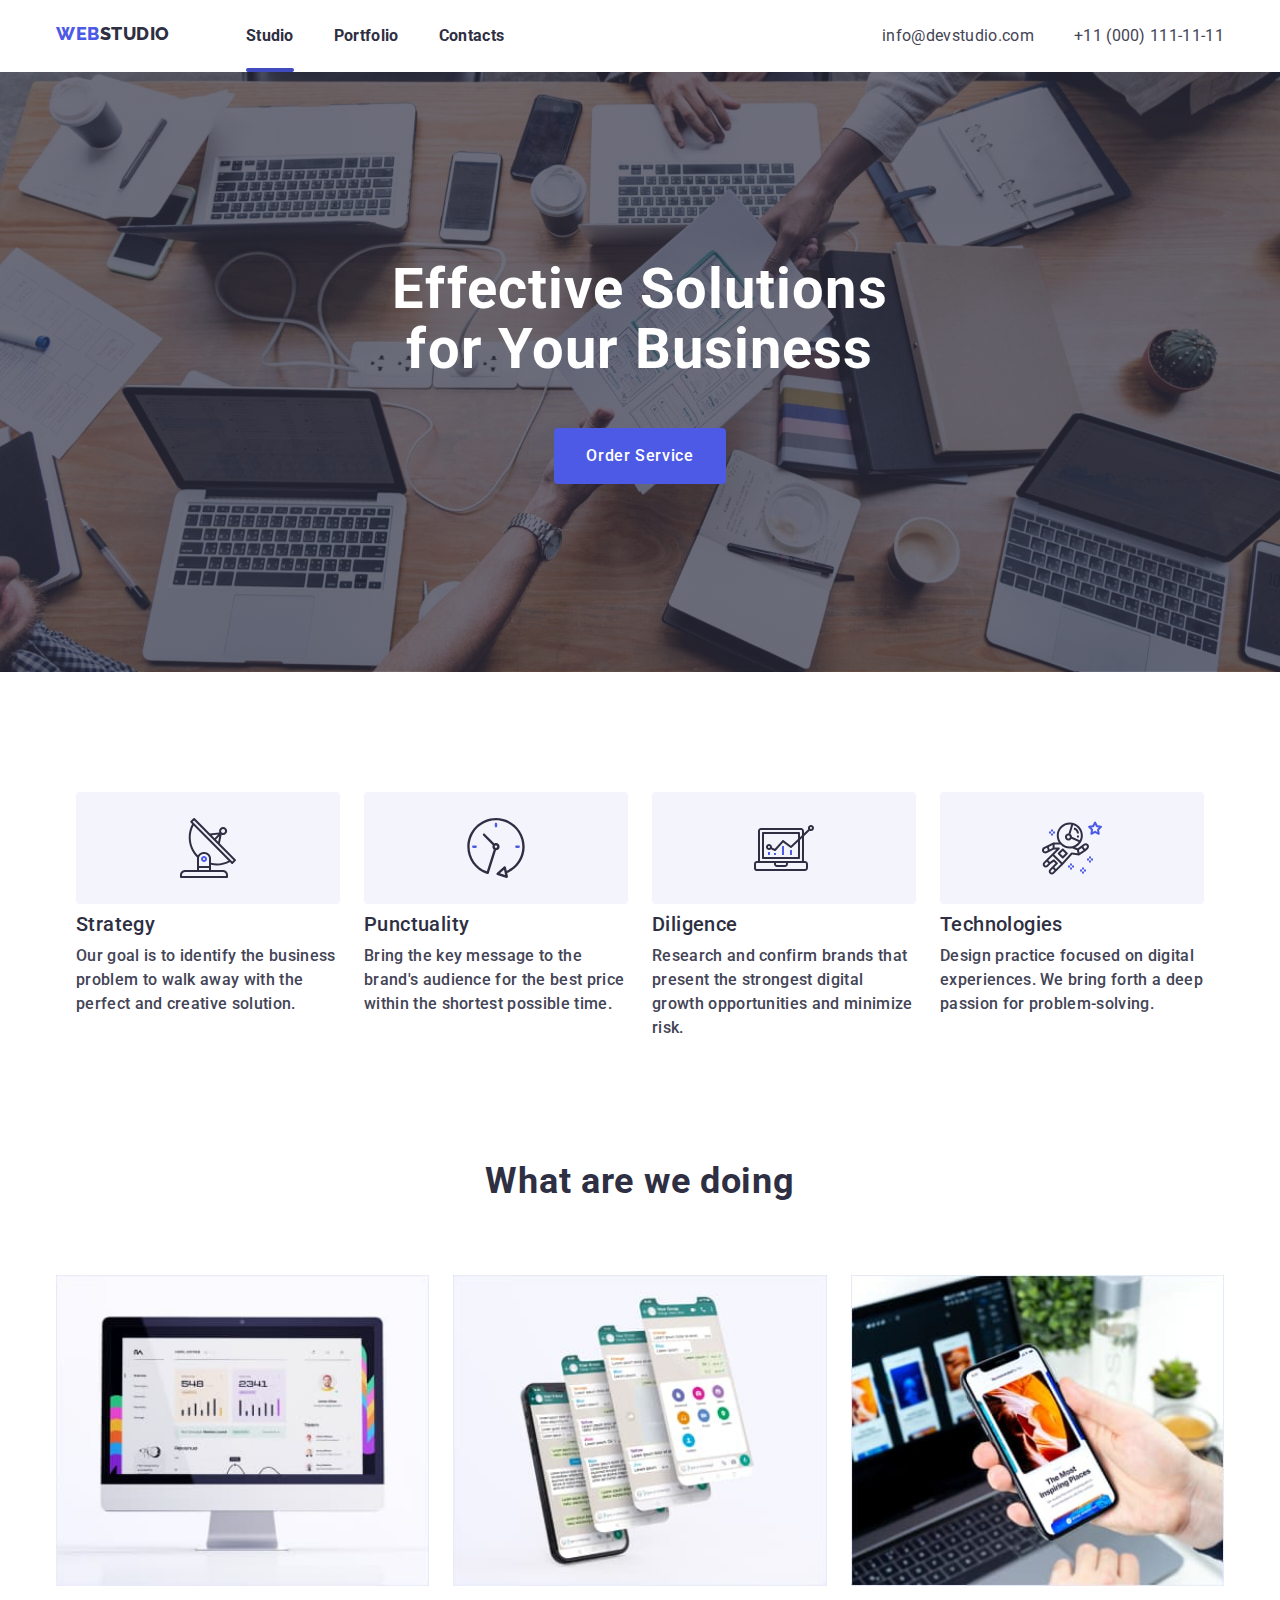
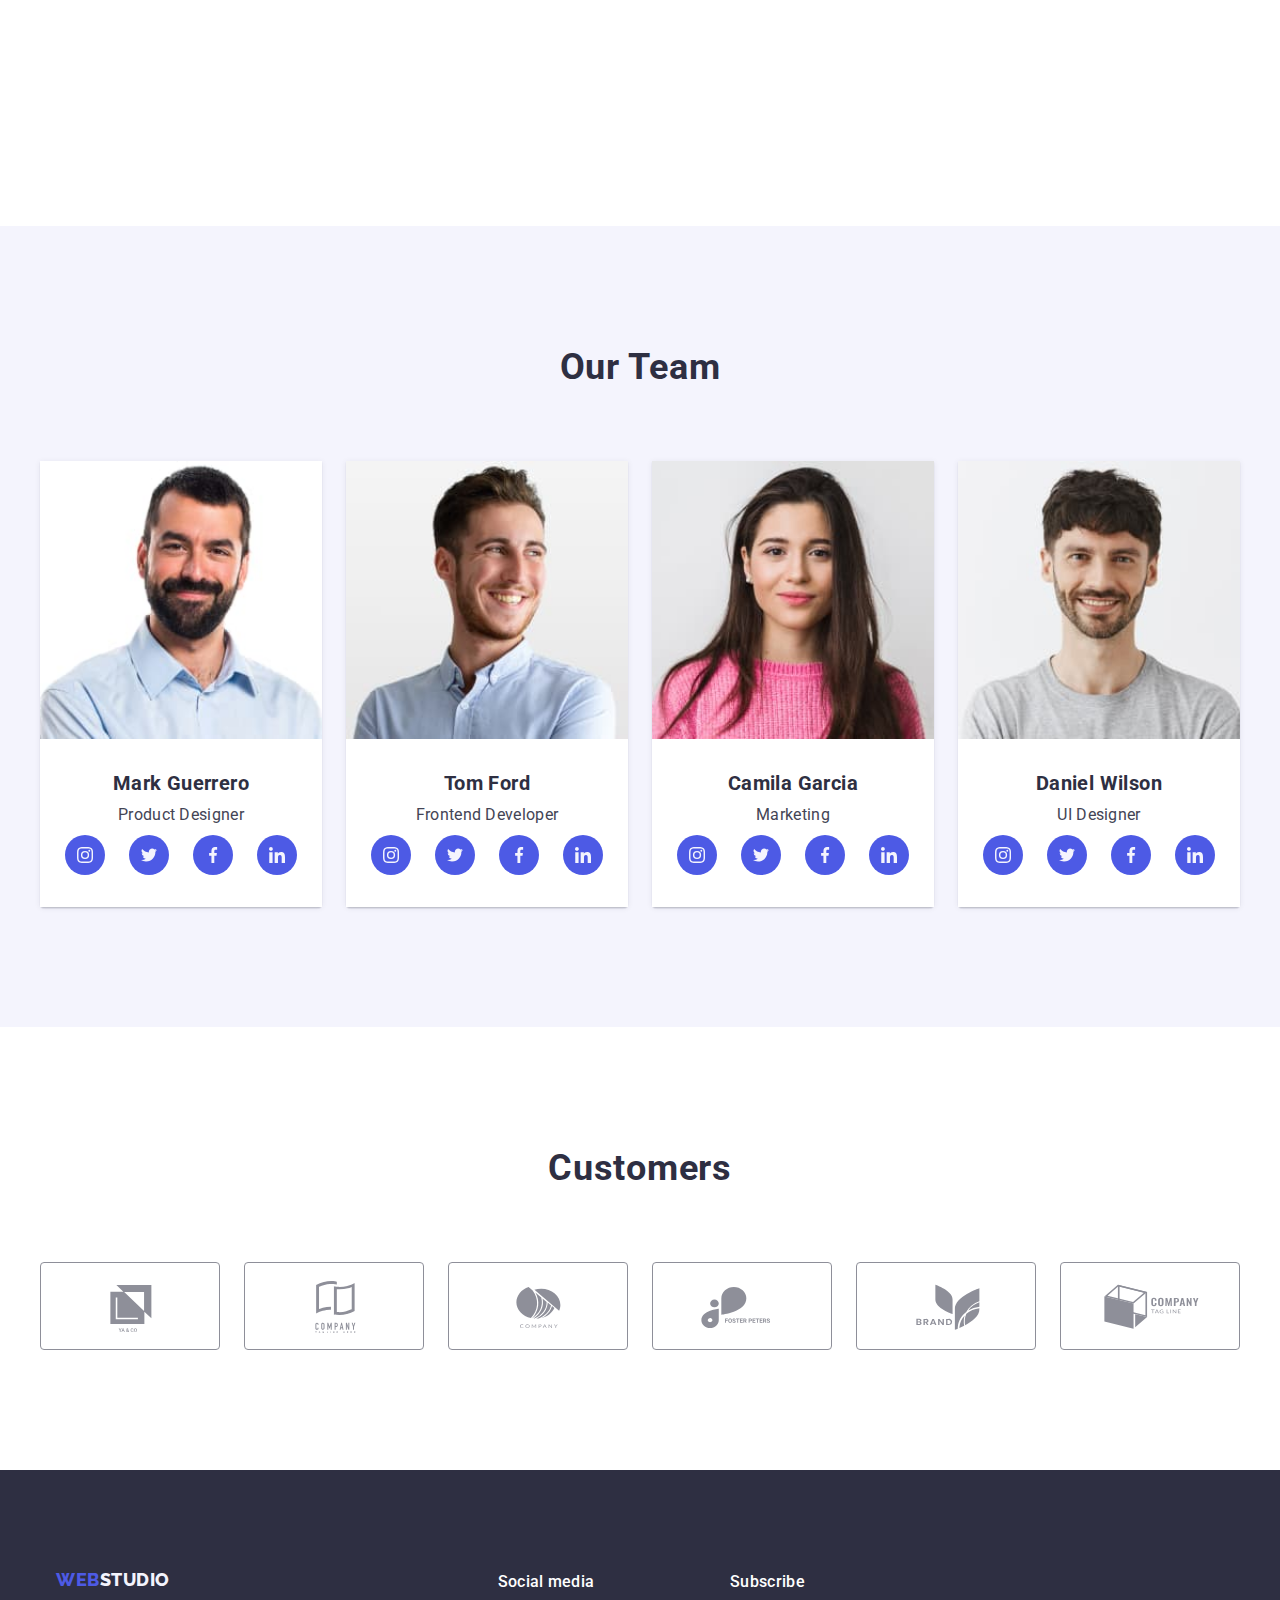
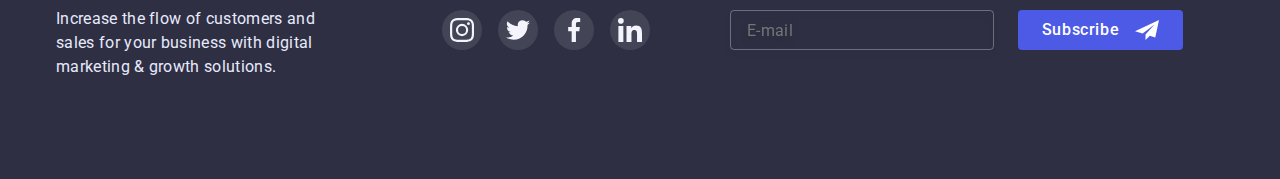
==== index.html @ ed884d65 "created responsiv" ====
<!DOCTYPE html>
<html lang="en">
<head>
  <meta charset="UTF-8">
  <meta http-equiv="X-UA-Compatible" content="IE=edge">
  <meta name="viewport" content="width=device-width, initial-scale=1.0">
  <title>Effective Solutions for Your Business</title>
  <link rel="preconnect" href="https://fonts.googleapis.com"><link rel="preconnect" href="https://fonts.gstatic.com" crossorigin><link href="https://fonts.googleapis.com/css2?family=Raleway:wght@800&family=Roboto:wght@400;500;700&display=swap" rel="stylesheet">
  <link rel="stylesheet" href="https://cdn.jsdelivr.net/npm/modern-normalize@1.1.0/modern-normalize.min.css">
  <link rel="stylesheet" href="./styles.css/styles.css">
	<link rel="stylesheet" href="./styles.css/mobile.css">
	<link rel="stylesheet" href="./styles.css/tablet.css">
	<link rel="stylesheet" href="./styles.css/desktop.css">
</head>
<body class="body">
  <header class="header-pages">
    <div class="container header-container">
      <nav class="page-nav">
        <a class="logo" href="">web<span class="logo-visual">studio</span></a>
          <ul class="menu list">
            <li class="menu-item">
              <a class="menu-link link-studio" href="./index.html">Studio</a>
            </li>
            <li class="menu-item">
              <a class="menu-link link" href="./portfolio.html">Portfolio</a>
            </li>
            <li class="menu-item">
              <a class="menu-link link" href="">Contacts</a>
            </li>
          </ul>
      </nav>
      <ul class="header-contact list">
        <li class="header-link-contact">
    <a class="header-mail link" href="mailto:info@devstudio.com">info@devstudio.com</a>
        </li>
        <li class="header-link-contact">
    <a class="header-phone link" href="tel:+110001111111">+11 (000) 111-11-11</a>
        </li>
      </ul>
      <button type="button" class="menu-open" data-menu-open>
        <svg class="menu-open-icon" width="32" height="22">
          <use href="./img/icons.svg#icon-burger"></use>
        </svg>
      </button>
    </div>
    <div class="mob-menu is-hidden" data-menu>
      <button type="button" class="menu-close" data-menu-close>
        <svg class="menu-close-icon" width="8" height="8">
          <use href="./img/icons.svg#icon-closed"></use>
        </svg>
      </button>
      <nav>
      <ul class="mob-menu-list">
        <li class="mob-menu-item">
          <a class="mob-menu-link" href="./index.html">Studio</a>
        </li>
        <li class="mob-menu-item">
          <a class="mob-menu-link" href="./portfolio.html">Portfolio</a>
        </li>
        <li class="mob-menu-item">
          <a class="mob-menu-link" href="">Contacts</a>
        </li>
      </ul>
    </nav>
      <ul class="mob-contact-list">
        <li class="mob-item-phone">
          <a class="mob-link-phone" href="tel:+110001111111">+11 (000) 111-11-11</a>
        </li>
        <li class="mob-item-mail">
          <a class="mob-link-mail" href="mailto:info@devstudio.com">info@devstudio.com</a>
        </li>
      </ul>
      <ul class="menu-soc-list">
        <li class="menu-soc-item">
          <a href="" class="menu-soc-link">
            <svg class="menu-soc-ikon" Width="24" Height="24">
              <use href="./img/icons.svg#icon-instagram"></use>
            </svg>
          </a>
        </li>
        <li class="menu-soc-item">
          <a href="" class="menu-soc-link">
            <svg class="menu-soc-ikon" Width="24" Height="24">
              <use href="./img/icons.svg#icon-twitter"></use>
            </svg>
          </a>
        </li>
        <li class="menu-soc-item">
          <a href="" class="menu-soc-link">
            <svg class="menu-soc-ikon" Width="24" Height="24">
              <use href="./img/icons.svg#icon-facebook"></use>
            </svg>
          </a>
        </li>
        <li class="menu-soc-item">
          <a href="" class="menu-soc-link">
            <svg class="menu-soc-ikon" Width="24" Height="24">
              <use href="./img/icons.svg#icon-linkedin"></use>
            </svg>
          </a>
        </li>
      </ul>
  </div>
  </header>
<main>
  <section class="hero">
    <div class="container">
      <h1 class="title">Effective Solutions for Your Business</h1>
      <button type="button" class="primery-buttom" data-modal-open>Order Service</button>
    </div>
  </section>
  <section class="directions-section">
    <div class="container">
      <h2 class="secondary-title o-hide">Our directions</h2>
      <ul class="directions-list-ikon">
        <li class="directions-item-ikon">
          <a href="" class="directions-link-ikon">
            <svg class="directions-ikon" Width="60" Height="64">
              <use href="./img/icons.svg#icon-antenna"></use>
            </svg>
          </a>
        </li>
        <li class="directions-item-ikon">
          <a href="" class="directions-link-ikon">
            <svg class="directions-ikon" Width="60" Height="64">
              <use href="./img/icons.svg#icon-clock"></use>
            </svg>
          </a>
        </li>
        <li class="directions-item-ikon">
          <a href="" class="directions-link-ikon">
            <svg class="directions-ikon" Width="60" Height="64">
              <use href="./img/icons.svg#icon-diagram"></use>
            </svg>
          </a>
        </li>
        <li class="directions-item-ikon">
          <a href="" class="directions-link-ikon">
            <svg class="directions-ikon" Width="60" Height="64">
              <use href="./img/icons.svg#icon-astronaut"></use>
            </svg>
          </a>
        </li>
      </ul>
      <ul class="directions-list">
        <li class="directions-item">
          <h3 class="work-list-title">Strategy</h3>
          <p class="work-list-text">Our goal is to identify the business
            problem to walk away with the perfect and creative solution. </p>
        </li>
        <li class="directions-item">
          <h3 class="work-list-title">Punctuality</h3>
          <p class="work-list-text">Bring the key message to the brand's audience for the best price within the shortest possible time.</p>
        </li>
        <li class="directions-item">
          <h3 class="work-list-title">Diligence</h3>
          <p class="work-list-text">Research and confirm brands that present the strongest digital growth opportunities and minimize risk.</p>
        </li>
        <li class="directions-item">
          <h3 class="work-list-title">Technologies</h3>
          <p class="work-list-text">Design practice focused on digital experiences. We bring forth a deep passion for problem-solving.</p>
        </li>
      </ul>
    </div>
  </section>
  <section class="working-section">
    <div class="container">
      <h2 class="secondary-title">What are we doing</h2>
      <ul class="working-list">
        <li class="working-item">
          <img src="./img/work/pc.jpg" alt="pc" width="350">
        </li>
        <li class="working-item">
          <img src="./img/work/phone.jpg" alt="phone" width="350">
        </li>
        <li class="working-item">
          <img src="./img/work/notebook.jpg" alt="notebook" width="350">
        </li>
      </ul>
    </div>
  </section>
  <section class="team-section">
    <div class="container">
      <h2 class="secondary-title team-title">Our Team</h2>
      <ul class="team-list">
        <li class="people-item">
          <img src="./img/team/markguerrero.jpg" alt="a respectable man with a beard" width="258">
          <div class="people-discription">
            <h3 class="people-title">Mark Guerrero</h3>
            <p class="people-text">Product Designer</p>
            <ul class="people-soc-list">
              <li class="people-soc-item">
                <a href="" class="people-soc-link">
                  <svg class="people-soc-ikon" Width="16" Height="16">
                    <use href="./img/icons.svg#icon-instagram"></use>
                  </svg>
                </a>
              </li>
              <li class="people-soc-item">
                <a href="" class="people-soc-link">
                  <svg class="people-soc-ikon" Width="16" Height="16">
                    <use href="./img/icons.svg#icon-twitter"></use>
                  </svg>
                </a>
              </li>
              <li class="people-soc-item">
                <a href="" class="people-soc-link">
                  <svg class="people-soc-ikon" Width="16" Height="16">
                    <use href="./img/icons.svg#icon-facebook"></use>
										</svg>
                </a>
              </li>
              <li class="people-soc-item">
                <a href="" class="people-soc-link">
                  <svg class="people-soc-ikon" Width="16" Height="16">
                    <use href="./img/icons.svg#icon-linkedin"></use>
									</svg>
                </a>
              </li>
            </ul>
          </div>
        </li>
        <li class="people-item">
          <img src="./img/team/tomford.jpg" alt="charismatic smiling dark-haired man" width="258">
          <div class="people-discription">
            <h3 class="people-title">Tom Ford</h3>
            <p class="people-text">Frontend Developer</p>
            <ul class="people-soc-list">
              <li class="people-soc-item">
                <a href="" class="people-soc-link">
                  <svg class="people-soc-ikon" Width="16" Height="16">
                  <use href="./img/icons.svg#icon-instagram"></use>
                </svg>
              </a>
              </li>
              <li class="people-soc-item">
                <a href="" class="people-soc-link">
                  <svg class="people-soc-ikon" Width="16" Height="16">
                    <use href="./img/icons.svg#icon-twitter"></use>
									</svg>
                </a>
              </li>
              <li class="people-soc-item">
                <a href="" class="people-soc-link">
                  <svg class="people-soc-ikon" Width="16" Height="16">
                    <use href="./img/icons.svg#icon-facebook"></use>
									</svg>
                </a>
              </li>
              <li class="people-soc-item">
                <a href="" class="people-soc-link">
                  <svg class="people-soc-ikon" Width="16" Height="16">
                    <use href="./img/icons.svg#icon-linkedin"></use>
									</svg>
                </a>
              </li>
            </ul>
          </div>
        </li>
        <li class="people-item">
          <img src="./img/team/camilagarcia.jpg" alt="young brunette in a pink dress" width="258">
          <div class="people-discription">
            <h3 class="people-title">Camila Garcia</h3>
            <p class="people-text">Marketing</p>
            <ul class="people-soc-list">
              <li class="people-soc-item">
                <a href="" class="people-soc-link">
                  <svg class="people-soc-ikon" Width="16" Height="16">
                    <use href="./img/icons.svg#icon-instagram"></use>
                  </svg>
                </a>
              </li>
              <li class="people-soc-item">
                <a href="" class="people-soc-link">
                  <svg class="people-soc-ikon" Width="16" Height="16">
                    <use href="./img/icons.svg#icon-twitter"></use>
									</svg>
                </a>
              </li>
              <li class="people-soc-item">
                <a href="" class="people-soc-link">
                  <svg class="people-soc-ikon" Width="16" Height="16">
                    <use href="./img/icons.svg#icon-facebook"></use>
									</svg>
                </a>
              </li>
              <li class="people-soc-item">
                <a href="" class="people-soc-link">
                  <svg class="people-soc-ikon" Width="16" Height="16">
                    <use href="./img/icons.svg#icon-linkedin"></use>
									</svg>
                </a>
              </li>
            </ul>
          </div>
        </li>
        <li class="people-item">
          <img src="./img/team/danielwilson.jpg" alt="yong frendly man" width="258">
          <div class="people-discription">
            <h3 class="people-title">Daniel Wilson</h3>
            <p class="people-text">UI Designer</p>
            <ul class="people-soc-list">
              <li class="people-soc-item">
                <a href="" class="people-soc-link">
                  <svg class="people-soc-ikon" Width="16" Height="16">
                    <use href="./img/icons.svg#icon-instagram"></use>
                  </svg>
                </a>
              </li>
              <li class="people-soc-item">
                <a href="" class="people-soc-link">
                  <svg class="people-soc-ikon" Width="16" Height="16">
                    <use href="./img/icons.svg#icon-twitter"></use>
									</svg>
                </a>
              </li>
              <li class="people-soc-item">
                <a href="" class="people-soc-link">
                  <svg class="people-soc-ikon" Width="16" Height="16">
                    <use href="./img/icons.svg#icon-facebook"></use>
									</svg>
                </a>
              </li>
              <li class="people-soc-item">
                <a href="" class="people-soc-link">
                  <svg class="people-soc-ikon" Width="16" Height="16">
                    <use href="./img/icons.svg#icon-linkedin"></use>
									</svg>
                </a>
              </li>
            </ul>
          </div>
        </li>
      </ul>
    </div>
  </section>
  <section class="customer-section">
    <div class="container">
      <h2 class="secondary-title">Customers</h2>
    <ul class="customer-list">
      <li class="customer-item">
				<a href="" class="customer-link">
					<svg class="customer-icon" Width="104" Height="56">
						<use href="./img/icons.svg#icon-logoone"></use>
					</svg>
				</a>
      </li>
      <li class="customer-item">
				<a href="" class="customer-link">
					<svg class="customer-icon" Width="104" Height="56">
						<use href="./img/icons.svg#icon-logotwo"></use>
					</svg>
				</a>
      </li>
      <li class="customer-item">
				<a href="" class="customer-link">
					<svg class="customer-icon" Width="104" Height="56">
						<use href="./img/icons.svg#icon-logothree"></use>
					</svg>
				</a>
      </li>
      <li class="customer-item">
				<a href="" class="customer-link">
					<svg class="customer-icon" Width="104" Height="56">
						<use href="./img/icons.svg#icon-logofour"></use>
					</svg>
				</a>
      </li>
      <li class="customer-item">
				<a href="" class="customer-link">
					<svg class="customer-icon" Width="104" Height="56">
						<use href="./img/icons.svg#icon-logofive"></use>
					</svg>
				</a>
      </li>
      <li class="customer-item">
				<a href="" class="customer-link">
					<svg class="customer-icon" Width="104" Height="56">
						<use href="./img/icons.svg#icon-logosix"></use>
					</svg>
				</a>
      </li>
    </ul>
    </div>
  </section>
</main>
<footer class="footer-section ">
  <div class="container footer-info special-container">
    <div class="footer-logo-section">
      <a class=" logo-footer" href="">web<span class="footer-logo-visual">studio</span></a>
      <div class="footer-text">
        <p>Increase the flow of customers and sales for your business with digital marketing & growth solutions.</p>
      </div>
    </div>
    <div class="footer-media-wrap">
      <p class="footer-media">Social media</p>
      <ul class="footer-soc-list">
        <li class="footer-soc-item">
          <a href="" class="footer-soc-link">
            <svg class="footer-soc-icon" Width="24" Height="24">
              <use href="./img/icons.svg#icon-instagram"></use>
						</svg>
          </a>
				</li>
        <li class="footer-soc-item">
          <a href="" class="footer-soc-link">
            <svg class="footer-soc-icon" Width="24" Height="24">
              <use href="./img/icons.svg#icon-twitter"></use>
						</svg>
          </a>
				</li>
        <li class="footer-soc-item">
          <a href="" class="footer-soc-link">
            <svg class="footer-soc-icon" Width="24" Height="24">
              <use href="./img/icons.svg#icon-facebook"></use>
						</svg>
          </a>
				</li>
        <li class="footer-soc-item">
          <a href="" class="footer-soc-link">
            <svg class="footer-soc-icon" Width="24" Height="24">
              <use href="./img/icons.svg#icon-linkedin"></use>
						</svg>
          </a>
				</li>
      </ul>
    </div>
		<div class="footer-form-wrap">
			<form class="footer-form">
				<p class="footer-sub-text">Subscribe</p>
				<div class="footer-sub">
					<input type="email" name="user-email" placeholder="E-mail" class="footer-input">
					<button type="submit" class="footer-button"><span class="footer-button-text">Subscribe</span>
						<svg class="footer-button-icon" Width="24" Height="24">
							<use href="./img/icons.svg#icon-subscribe"></use>
						</svg>
					</button>
				</div>
		</form>
		</div>
  </div>
</footer>
<div class="backdrop is-hidden" data-modal>
	<div class="modal">
		<button type="button" class="modal-closed" data-modal-close>
			<svg class="modal-closed-icon" Width="8" Height="8">
      <use href="./img/icons.svg#icon-closed"></use>
			</svg>
		</button>
		<p class="modal-text">Leave your contacts and we will call you back</p>
		<form>
			<div class="modal-input-wrap">
				<label>
					<span class="input-name">Name</span>
					<span class="input-wrap">
						<input
					type="text"
					name="user-name"
					class="modal-input"
					>
					<svg class="modal-icon" Width="18" Height="24">
						<use href="./img/icons.svg#icon-person"></use>
						</svg>
					</span>
				</label>
			</div>
			<div class="modal-input-wrap">
				<label>
					<span class="input-name">Phone</span>
					<span class="input-wrap">
						<input
					type="text"
					name="user-phone"
					class="modal-input"
					>
					<svg class="modal-icon" Width="18" Height="24">
						<use href="./img/icons.svg#icon-phone"></use>
						</svg>
					</span>
				</label>
			</div>
			<div class="modal-input-wrap">
				<label>
					<span class="input-name">Email</span>
					<span class="input-wrap">
						<input
					type="text"
					name="user-email"
					class="modal-input"
					>
					<svg class="modal-icon" Width="18" Height="24">
						<use href="./img/icons.svg#icon-email"></use>
						</svg>
					</span>
				</label>
			</div>
			<div class="comment-wrap">
				<label>
					<span class="input-name">Comment</span>
				<textarea name="text" placeholder="Text input" class="modal-comment"></textarea>
				</label>
			</div>
			<div class="privacy-policy">
					<input 
				type="checkbox"
				name="privacy"
				value="true"
				class="input-privacy o-hide"
				id="policy"
				>
				<label for="policy" class="check-text">
					<span class="policy-wraper-icon">
						<svg class="policy-icon" Width="10" Height="8">
							<use href="./img/icons.svg#icon-check"></use>
						</svg>
					</span>
					I accept the terms and conditions of the <a href="" class="policy-send"> Privacy Policy</a>
				</label>
			</div>
			<div class="send-button-wraper">
				<button type="submit" class="modal-button"><span class="button-name">Send</span></button>
			</div>
		</form>
	</div>
</div>
<script src="./js/modal.js"></script>
<script src="./js/menu.js"></script>
</body>
</html>
---- styles.css/styles.css ----
:root{
  --primery-text-color: #434455;
  --title-text-color: #2E2F42;
  --background-color: #FFFFFF;
	--akcent-color: #404bbf;
  --smoothness: 250ms cubic-bezier(0.4, 0, 0.2, 1);
}

.body{
  font-family: 'Roboto', sans-serif;
  font-size: 16px;
}

h1,
h2,
h3,
p{
  margin-top: 0;
  margin-bottom: 0;
}

ul{
  margin-top: 0;
  margin-bottom: 0;
  padding-left: 0;
}

img{
  display: block;
  width: 100%;
  height: auto;
}

.container{
  /* width: 1128px; */
  padding-right: 16px;
  padding-left: 16px;
  margin: 0 auto;
  /* outline: 1px solid red; */
}

/*            Haeder            */
.header-pages{
  box-shadow: 0px 0px 1px rgba(46, 47, 66, 0.08), 0px 0px 1px rgba(46, 47, 66, 0.16), 0px 0px 6px rgba(46, 47, 66, 0.08);
}

.logo {
  font-family: 'Raleway', sans-serif;
  font-weight: 800;
  font-size: 18px;
  line-height: 1.16;
  align-items: center;
  letter-spacing: 0.03em;
  color: #4d5ae5;
  text-decoration: none;
  padding-top: 24px;
  padding-bottom: 24px;
	text-transform: uppercase;
  margin-right: 123px;
}

.logo-visual {
  color: #2e2f42;
}

.header-container{
  display: flex;
  background: #FFFFFF;
}

.page-nav{
  display: flex;
  margin-right: auto;
}

.menu {
  list-style: none;
  font-weight: 700;
  line-height: 1.5;
  letter-spacing: 0.02em;
  display: flex;
  gap: 40px;
}

@media screen and (max-width: 768px){
  .menu{
    display: none;
  }
}

.menu-link {
  text-decoration: none;
  color: #2e2f42;
  display: block;
  padding-top: 24px;
  padding-bottom: 24px;
	transition: color var(--smoothness);
}


.menu-item{
	position: relative;
}


.link-studio::after{
	content: '' ;
	position: absolute;
	display: block;
  width: 100%;
  height: 4px;
  border-radius: 2px;
  background: var(--akcent-color);
  bottom: 0;
  left: 0;
}

.link-portfolio::after{
	content: '' ;
	position: absolute;
	display: block;
  width: 100%;
  height: 4px;
  border-radius: 2px;
  background: var(--akcent-color);
  bottom: 0;
  left: 0;
}

.menu-link:hover,
.menu-link:focus{
	color: #404bbf;
}

.header-contact {
  list-style: none;
  font-weight: 400;
  line-height: 1.5;
  letter-spacing: 0.02em;
  display: flex;
}

@media screen and (max-width: 768px){
  .header-contact{
    display: none;
  }
}

.header-mail {
  text-decoration: none;
  color: #434455;
  display: block;
  padding-top: 24px;
	transition: color var(--smoothness);
}

.header-phone {
  text-decoration: none;
  color: #434455;
  display: block;
  padding-top: 4px;
  padding-bottom: 10px;
	transition: color var(--smoothness);
}

.header-mail:hover,
.header-mail:focus,
.header-phone:hover,
.header-phone:focus {
  color: #4d5ae5;
}


@media screen and (min-width: 768px){
  .menu-open{
    display: none;
  }
}


.mob-menu {
  position: fixed;
  z-index: 1;
  top: 0;
  width: 100%;
  height: 100%;
  padding: 40px;
  background-color: #ffffff;
}

.mob-menu.is-hidden{
	opacity: 0;
	visibility: hidden;
	pointer-events: none;
}

.menu-close {
  position: absolute;
  top: 40px;
  right: 40px;
  transform: translate(-50%, -50%);
  width: 24px;
  height: 24px;
  border-radius: 50px;
  background: #E7E9FC;
  border: 1px solid rgba(0, 0, 0, 0.1);
}

.menu-close-icon {
  position: absolute;
  top: 50%;
  transform: translate(-50%, -50%);
}

.mob-menu-list {
  font-family: inherit;
  font-weight: 700;
  font-size: 36px;
  line-height: 1.11;
  letter-spacing: 0.02em;
  list-style: none;
}

.mob-menu-item {
  margin-top: 40px;
}

.mob-menu-link {
  text-decoration: none;
  color: #2E2F42;
  transition: color var(--smoothness);
}

.mob-menu-link:hover,
.mob-menu-link:focus{
  color: #404BBF;
}

.mob-contact-list{
  list-style: none;
  margin-top: 284px;
}

.mob-item-phone{
  font-family: inherit;
  font-weight: 600;
  font-size: 36px;
  line-height: 1.11;
}

.mob-link-phone{
  text-decoration: none;
  color: #4D5AE5;
}

.mob-item-mail{
  font-family: inherit;
  font-weight: 500;
  font-size: 20px;
  line-height: 1.2;
  letter-spacing: 0.02em; 
  margin-top: 40px;
}

.mob-link-mail{
  text-decoration: none;
  color: #434455;
}

.menu-soc-list {
  list-style: none;
  display: flex;
  align-items: center;
  gap: 64px;
  margin-top: 48px;
}
.menu-soc-item {
  width: 40px;
  height: 40px;
  border-radius: 50px;
  background: #4D5AE5;
}
.menu-soc-link {
  width: 100%;
  height: 100%;
  display: flex;
  align-items: center;
  justify-content: center;
}
.menu-soc-ikon {
  fill: #ffffff;
}
/* ------------hero---------------- */

.hero{
  max-width: 1440px;
  max-height: 600px;
  text-align: center;
  background: #2E2F42;
  padding-top: 112px;
  padding-bottom: 112px;
  background-image: linear-gradient(rgba(46, 47, 66, 0.7), rgba(46, 47, 66, 0.7) ), url(../img/bg/peoplebgmobile2x.jpg);
  background-repeat: no-repeat;
  background-position: center;
  background-size: cover;
  margin: 0 auto;
}

@media (min-device-pixel-ratio: 2),
  (min-resolution: 192dpi),
  (min-resolution: 2dppx) {
  .hero {
		background-image: linear-gradient(rgba(46, 47, 66, 0.7), rgba(46, 47, 66, 0.7) ), url(../img/bg/peoplebgmobile2x.jpg);

  }
}

.title {
  font-weight: 700;
  font-size: 36px;
  line-height: 1.11;
  text-align: center;
  letter-spacing: 0.02em;
  color: #ffffff;
  width: 319px;
	margin-bottom: 72px;
  margin-left: auto;
  margin-right: auto;
}

.menu-open{
  width: 32px;
  height: 22px;
  padding-top: 24px;
  padding-bottom: 24px;
  border: none;
  background-color: transparent;
}

.menu-open-icon{
  stroke: #2E2F42;
}

/* ---------------buttom------------------------ */

.primery-buttom {
  font-family: inherit;
  font-weight: 500;
	font-size: 16px;
  line-height: 1.5;
  letter-spacing: 0.04em;
  color: #ffffff;
  background-color: #4d5ae5;
  cursor: pointer;
  align-items: center;
  border: none;
  border-radius: 4px;
  padding: 16px 32px;
  min-width: 170px;
	transition: background-color var(--smoothness), box-shadow var(--smoothness), color var(--smoothness);
}

.primery-buttom:hover,
.primery-buttom:focus {
  color: #ffffff;
  background-color: var(--akcent-color);
  box-shadow: 0px 4px 4px rgba(0, 0, 0, 0.15);
  border-radius: 4px;
}

.directions-section{
  padding-top: 96px;
  padding-bottom: 96px;
}

.o-hide{
  position: absolute;
  width: 1px;
  height: 1px;
  margin: -1px;
  border: 0;
  padding: 0;
  white-space: nowrap;
  clip-path: inset(100%);
  clip: rect(0 0 0 0);
  overflow: hidden;
}

.secondary-title {
  font-weight: 700;
  font-size: 36px;
  line-height: 1.2;
  text-align: center;
  letter-spacing: 0.02em;
  color: var(--title-text-color);
}

.directions-list-ikon {
  display: flex;
  justify-content: center;
  gap: 24px;

}
.directions-item-ikon {
  list-style: none;
  width: 264px;
  height: 112px;
  background: #F4F4FD;
  border-radius: 4px;
  display: flex;
}

.directions-link-ikon {
  height: 100%;
  width: 100%;
  color: var(--akcent-color);
  display: flex;
  align-items: center;
  justify-content: center;
  cursor: default;
}


.working-section{
  padding-bottom: 120px;
}

	@media screen and (max-width: 1199px){
	.working-section{
		display: none;
	}
	}

.working-list{
  list-style: none;
  display: flex;
}

.working-item{
  width: 100%;
}

.people-item{
  width: calc((100% - 72px) / 4);
  background: #FFFFFF;
  background: #FFFFFF;
  box-shadow: 0px 1px 6px rgba(46, 47, 66, 0.08), 0px 1px 1px rgba(46, 47, 66, 0.16), 0px 2px 1px rgba(46, 47, 66, 0.08);
  border-radius: 0px 0px 4px 4px;
}

.directions-list{
  list-style: none;
	display: flex;
	flex-wrap: wrap;
	row-gap: 72px;
}

	@media screen and (max-width: 1199px){
	.directions-list-ikon {
		display: none;
	}
	}

.work-list-title {
  font-weight: 700;
  font-size: 36px;
  line-height: 1.1;
  letter-spacing: 0.02em;
  color: var(--title-text-color);
	text-align: center;
}

.work-list-text {
  font-weight: 500;
	font-size: 16px;
  line-height: 1.5;
  letter-spacing: 0.02em;
  color: var(--primery-text-color);
  margin-top: 8px;
	text-align: left;
}

.team-section{
  background: #F4F4FD;
  padding-top: 96px;
  padding-bottom: 128px;
}

.team-list{
  list-style: none;
  display: flex;
	flex-wrap: wrap;
  margin-top: 72px;
	row-gap: 72px;
}

.people-item{
	width: 100%;
}

.people-discription{
  background-color: #FFFFFF;
  padding-top: 32px;
  padding-bottom: 32px;
}

.people-title {
  font-weight: 700;
  font-size: 20px;
  line-height: 1.2;
  text-align: center;
  letter-spacing: 0.02em;
  color: var(--title-text-color);
}

.people-text {
  font-style: normal;
  font-weight: 400;
  line-height: 1.5;
  text-align: center;
  letter-spacing: 0.02em;
  color: var(--primery-text-color);
  margin-top: 8px;
}

.people-soc-list {
  display: flex;
  justify-content: center;
  gap: 24px;
  margin-top: 8px;
	padding-left: 16px;
	padding-right: 16px;
}

.people-soc-item {
  list-style: none;
  width: 40px;
  height: 40px;
  border-radius: 50%;
  background: #4D5AE5;
}

.people-soc-link {
  height: 100%;
  width: 100%;
  display: flex;
  align-items: center;
  justify-content: center;
  border-radius: 50%;
  transition: background-color var(--smoothness);
}

.people-soc-link:hover,
.people-soc-link:focus{
  background: var(--akcent-color);
}

.people-soc-ikon{
  fill: #F4F4FD;
}

.customer-section {
  padding-top: 96px;
  padding-bottom: 96px;
}


.customer-list {
  display: flex;
	flex-wrap: wrap;
  row-gap: 72px;
	column-gap: 16px;
  margin-top: 72px;
}

.customer-item {
  list-style: none;
  width: 168px;
  height: 88px;
  width: calc((100% - 16px) / 2);
}

.customer-link{
	height: 100%;
	width: 100%;
  fill: #8E8F99;
  border: 1px solid #8E8F99;
  border-radius: 4px;
  cursor: pointer;
	display: flex;
  align-items: center;
  justify-content: center;
	transition: border-color var(--smoothness);
}

.customer-icon{
  transition: fill var(--smoothness);
}

.customer-link:hover,
.customer-link:focus{
  border-color: var(--akcent-color);
}

.customer-link:hover .customer-icon,
.customer-link:focus .customer-icon{
  fill: var(--akcent-color);
}

/* ---------------footer--------------- */

.footer-section{
  background: #2E2F42;
  padding-top: 96px;
  padding-bottom: 96px;
}

.footer-info{
  display: block;
}



.logo-footer{
  font-family: 'Raleway', sans-serif;
  font-weight: 800;
  font-size: 18px;
  line-height: 1.16;
  letter-spacing: 0.03em;
  color: #4d5ae5;
  text-decoration: none;
	text-transform: uppercase;
  display: flex;
  justify-content: center;
}

.footer-logo-visual{
  color: #F4F4FD;
}

.footer-text {
  font-weight: 400;
  font-size: 16px;
  line-height: 1.5;
  letter-spacing: 0.02em;
  color: #E7E9FC;
  width: 266px;
  margin-left: auto;
  margin-right: auto;
  text-align: left;
  margin-top: 16px;
}

.footer-media{
  font-family: inherit;
  font-weight: 500;
  font-size: 16px;
  line-height: 1.5;
  letter-spacing: 0.02em;
  color: #FFFFFF;
  display: flex;
	justify-content: center;
  margin-top: 72px;
}

.footer-soc-list {
  display: flex;
  justify-content: center;
  gap: 16px;
  margin-top: 16px;
}

.footer-soc-item {
  list-style: none;
  width: 40px;
  height: 40px;
  border-radius: 50%;
  background: rgba(255, 255, 255, 0.1);
}

.footer-soc-link {
  height: 100%;
  width: 100%;
  border-radius: 50%;
  display: flex;
  align-items: center;
  justify-content: center;
	transition: background-color var(--smoothness);
}

.footer-soc-icon{
  fill: #F4F4FD;
}

.footer-soc-link:hover,
.footer-soc-link:focus{
  background: #31D0AA;
}



.footer-sub-text{
	font-family: inherit;
	font-weight: 500;
	font-size: 16px;
	line-height: 1.5;
	letter-spacing: 0.02em;
	color: #FFFFFF;
	margin-top: 72px;
	display: flex;
	justify-content: center;
}

.footer-input{
	width: 100%;
	height: 40px;
	background-color: transparent;
	border: none;
	border: 1px solid rgba(255, 255, 255, 0.3);
	filter: drop-shadow(0px 4px 4px rgba(0, 0, 0, 0.15));
	border-radius: 4px;
	padding-left: 16px;
	outline: none;
	font-family: inherit;
	font-weight: 400;
	font-size: 16px;
	line-height: 1.5;
	letter-spacing: 0.02em;
	color: #E7E9FC;
  margin-top: 16px;
  align-items: center;
  display: flex;
  transition: border-color var(--smoothness);
}

.footer-input:focus{
  border-color: #4D5AE5;
}

.footer-button-text{
	font-family: 'Roboto';
	font-weight: 500;
	font-size: 16px;
	line-height: 1.5;
	text-align: center;
	letter-spacing: 0.04em;
	color: #FFFFFF;

}

.footer-button{
	width: 165px;
	height: 40px;
	background-color: #4d5ae5;
  border: none;
  border-radius: 4px;
	display: flex;
	justify-content: center;
	align-items: center;
	gap: 16px;
  margin-top: 16px;
  margin-left: auto;
  margin-right: auto;
}

.footer-button-icon{
	fill: #FFFFFF;
}

/*--------- portfolio ----------- */

.gallery-section{
  padding-top: 96px;
  padding-bottom: 120px;
}

.gallery-buttom-list {
  list-style: none;
  display: flex;
  justify-content: center;
  gap: 24px;
}

.gallery-buttom {
  border-radius: 4px;
  padding: 8px 16px;
  font-family: inherit;
  font-weight: 500;
  line-height: 1.5;
  display: flex;
  align-items: center;
  text-align: center;
  letter-spacing: 0.04em;
  color: #4d5ae5;
  background-color: #f4f4fd;
  cursor: pointer;
  border: 1px solid #E7E9FC;
  border-radius: 4px;
	transition: color var(--smoothness), background-color var(--smoothness), border-color var(--smoothness), box-shadow var(--smoothness);
}

.gallery-buttom:hover,
.gallery-buttom:focus {
  color: #FFFFFF;
  background-color: #4d5ae5;
  border-color: #4d5ae5;
  box-shadow: 0px 3px 1px rgba(0, 0, 0, 0.1), 0px 2px 1px rgba(0, 0, 0, 0.08), 0px 2px 2px rgba(0, 0, 0, 0.12);
}

.gallery-list{
  list-style: none;
	text-decoration: none;
  display: flex;
  flex-wrap: wrap;
  column-gap: 24px;
  row-gap: 48px;
  margin-top: 72px;
}

.gallery-item{
	box-shadow: 0px 1px 6px rgba(46, 47, 66, 0.08);
	border-top: 0px;
  width: calc((100% - 48px) / 3);
}

.gallery-link{
  transition: box-shadow var(--smoothness);
}

.gallery-link:hover,
.gallery-link:focus{
box-shadow: 0px 1px 6px rgba(46, 47, 66, 0.08), 0px 1px 1px rgba(46, 47, 66, 0.16), 0px 2px 1px rgba(46, 47, 66, 0.08);
}

.gallery-title {
  font-weight: 700;
  font-size: 20px;
  line-height: 1.2;
  letter-spacing: 0.02em;
  color: var(--title-text-color);
}

.gallery-text {
  font-weight: 400;
  line-height: 1.5;
  letter-spacing: 0.02em;
  color: var(--primery-text-color);
  margin-top: 8px;
}

.gallery-description{
  padding-top: 32px;
  padding-bottom: 32px;
  padding-left: 16px;
	border: 1px solid #E7E9FC;
  box-shadow: 0px 1px 6px rgba(46, 47, 66, 0.08);
  border-top: 0px;
}

.gallery-link{
	display: block;
	text-decoration: none;
}

.gallery-link-overlay{
	position: relative;
	overflow: hidden;
}

.overlay{
	position: absolute;
	top: 0;
	right: 0;
	width: 100%;
	height: 100%;
	overflow: auto;
	transform: translate(0, 100%);
	transition: transform var(--smoothness);
	font-family: inherit;
	font-weight: 400;
	font-size: 16px;
	line-height: 1.5;
	color: #F4F4FD;
	letter-spacing: 0.02em;
	padding-top: 40px;
	padding-right: 32px;
	padding-left: 32px;
	background: #4D5AE5
}

.gallery-link:hover .overlay,
.gallery-link:focus .overlay{
	transform: translate(0, 0);
}

.backdrop{
	position: fixed;
	top: 0;
	left: 0;
	width: 100%;
	height: 100%;
	background-color: rgba(46, 47, 66, 0.4);
	transition: opacity 250ms, visibility 250ms ;
}

.backdrop.is-hidden{
	opacity: 0;
	visibility: hidden;
	pointer-events: none;
}

.modal{
	position: absolute;
	top: 50%;
	left: 50%;
	transform: translate(-50%, -50%);
	width: 408px;
	height: 576px;
	background-color: #FCFCFC;
	border-radius: 4px;
	padding: 24px;
}

.modal-closed{
	display: block;
	margin-left: auto;
	top: 24px;
	right: 24px;
	width: 24px;
	height: 24px;
  display: flex;
  justify-content: center;
  align-items: center;
	border-radius: 50%;
	fill: #000000;
	background-color: #E7E9FC;
	border: 1px solid rgba(0, 0, 0, 0.1);
	padding: 0;
	cursor: pointer;
  transition: fill var(--smoothness), background var(--smoothness);
}

.modal-closed:active{
	fill: #ffffff;
	background: var(--akcent-color);
}

.modal-text{
	font-family: inherit;
	font-weight: 500;
	font-size: 16px;
	line-height: 1.5;
	text-align: center;
	letter-spacing: 0.02em;
	color: #2E2F42;
	margin-top: 24px;
	margin-bottom: 14px;
	text-align: center;
}

.modal-input-wrap{
	margin-bottom: 8px;
}

.input-name{
	font-family: inherit;
	font-weight: 400;
	font-size: 12px;
	line-height: 1.33;
	letter-spacing: 0.04em;
	color: #8E8F99;
	margin-bottom: 4px;
}

.input-wrap{
	position: relative;
}

.modal-input{
	width: 100%;
	height: 40px;
	padding-left: 45px;
	border: 1px solid rgba(33, 33, 33, 0.2);
	border-radius: 4px;
	background-color: transparent;
	outline: none;
	transition: border-color var(--smoothness);
}

.modal-icon{
	position: absolute;
	left: 19px;
	top: 50%;
	fill: #2E2F42;
	transform: translateY(-50%);
	transition: fill var(--smoothness);
}

.modal-input:focus{
	border-color: #4D5AE5;
}

.modal-input:focus + .modal-icon{
	fill: #4D5AE5;
}

.comment-wrap{
	margin-bottom: 16px;
}

.modal-comment{
	width: 100%;
	height: 120px;
	resize: none;
	border: 1px solid rgba(33, 33, 33, 0.2);
	border-radius: 4px;
	padding-top: 8px;
	padding-left: 8px;
	font-family: inherit;
	font-weight: 400;
	font-size: 12px;
	line-height: 1.33;
	letter-spacing: 0.04em;
	background-color: transparent;
	outline: none;
	transition: border-color var(--smoothness);
}

.modal-comment::placeholder{
	font-family: inherit;
	font-weight: 400;
	font-size: 12px;
	line-height: 1.33;
	letter-spacing: 0.04em;
	color: rgba(117, 117, 117, 0.5);
	padding-top: 8px;
	padding-left: 16px;
}

.modal-comment:focus{
	border-color: #4D5AE5;
}

.modal-button{
	width: 169px;
	height: 56px;
	background: #4D5AE5;
	box-shadow: 0px 4px 4px rgba(0, 0, 0, 0.15);
	border-radius: 4px;
	border: none;
	cursor: pointer;
	display: flex;
	align-items: center;
	justify-content: center;
}

.button-name{
	font-family: 'Roboto';
	font-weight: 500;
	font-size: 16px;
	line-height: 1.5;
	letter-spacing: 0.04em;
	color: #FFFFFF;
}

.send-button-wraper{
	display: flex;
	justify-content: center;
	align-items: center;
}

.policy-send{
	margin-left: 2px;
	color: var(--akcent-color);
}

.check-text{
	font-family: inherit;
	font-weight: 400;
	font-size: 12px;
	line-height: 1.33;
	letter-spacing: 0.04em;
	color: #757575;
	display: flex;
}

.privacy-policy{
	margin-bottom: 24px;
}

.policy-wraper-icon{
	width: 16px;
	height: 16px;
	left: 20px;
	top: 20px;
	border: 1.25px solid #2E2F42;
	border-radius: 2px;
	margin-right: 8px;
	display: flex;
	justify-content: center;
	align-items: center;
	fill: transparent;
}

.input-privacy:checked + .check-text span{
	background: #404BBF;
	fill: #F4F4FD;
	border-color: #404BBF;
}
---- styles.css/mobile.css ----
@media screen and (min-width: 480px){
	.container{
		width: 482px;
		padding-left: 16px;
		padding-right: 16px;
	}

	/* --------------------HEADER-------------------- */

	

	/* ----------------DIRECTION--------------------- */
	
	.working-list > .container{
		padding-left: 16px;
		padding-right: 16px;
	}

/* ---------------WORKING---------------------- */


	.team-section > .container{
		padding-left: 82px;
		padding-right: 82px;
	}
}
---- styles.css/tablet.css ----
@media screen and (min-width: 768px){
	.container{
		width: 768px;
		padding-left: 16px;
		padding-right: 16px;
	}

	/* --------------------HEADER-------------------- */
.header-contact{
	display: block;
}


	/* -------------------HERO-------------------- */

		
	.hero{
		padding-top: 111px;
		padding-bottom: 108px;
		background-image: linear-gradient(rgba(46, 47, 66, 0.7), rgba(46, 47, 66, 0.7) ), url(../img/bg/peoplebgtab.jpg);
	}

	@media (min-device-pixel-ratio: 2),
(min-resolution: 192dpi),
(min-resolution: 2dppx) {
.hero {
	background-image: linear-gradient(rgba(46, 47, 66, 0.7), rgba(46, 47, 66, 0.7) ), url(../img/bg/peoplebgtab2x.jpg);
}
}

.title{
	font-size: 56px;
	line-height: 1.07;
	width: 496px;
	margin-bottom: 40px;
}

	/* ----------------DIRECTION--------------------- */

.directions-list{
	column-gap: 24px;
	row-gap: 72px;
}

.work-list-title{
	text-align: left;
}

.work-list-text{
	width: 356px;
}

/* --------------------TEAM------------------- */
.team-section > .container{
	padding-left: 108px;
	padding-right: 108px;
}

.team-section{
	padding-bottom: 104px;
}

.team-list{
	column-gap: 24px;
	row-gap: 64px;
}

.people-item{
	width: calc((100% - 24px) / 2);
}
	/* ----------------CUSTOMER--------------- */

.customer-section > .container{
	padding-left: 108px;
	padding-right: 108px;
}

.customer-list {
	column-gap: 24px;
}

.customer-item{
	width: calc((100% - 48px) / 3);
}

/* -----------------------FOOTER------------------- */

.special-container{
	padding-right: 154px;
	padding-left: 108px;
}

.footer-info{
	display: flex;
	flex-wrap: wrap;
	column-gap: 24px;
	row-gap: 72px;
}


.logo-footer{
	justify-content: left
}

.footer-media-wrap{
	margin-right: auto;
}

.footer-media{
	margin-top: 0;
}

.footer-form-wrap{
	display: flex;
}

.footer-sub-text{
	justify-content: left;
	margin-top: 0;
}

.footer-input{
	width: 264px;
	margin-right: 24px;
}

.footer-sub{
	display: flex;
}


}
---- styles.css/desktop.css ----
@media screen and (min-width: 1200px){
.container{
	width: 1200px;
	padding-left: 16px;
	padding-right: 16px;
}

	/* --------------------HEADER-------------------- */

.logo{
	margin-right: 76px;
}

.header-contact{
	display: flex;
	gap: 40px;
}

.header-phone{
	padding-top: 24px;
	padding-bottom: 24px;
}

	/* -------------------HERO-------------------- */
		
.hero{
	padding-top: 188px;
	padding-bottom: 188px;
	background-image: linear-gradient(rgba(46, 47, 66, 0.7), rgba(46, 47, 66, 0.7) ), url(../img/bg/peoplebg.jpg);
}

	@media (min-device-pixel-ratio: 2),
  (min-resolution: 192dpi),
  (min-resolution: 2dppx) {
  .hero {
	background-image: linear-gradient(rgba(46, 47, 66, 0.7), rgba(46, 47, 66, 0.7) ), url(../img/bg/peoplebg2x.jpg);
  }
}

.title{
	margin-bottom: 48px;
}

	/* ----------------DIRECTION--------------------- */

.directions-section{
	padding-top: 120px;
	padding-bottom: 120px;
}

.directions-list-ikon {
	display: flex;
}

.directions-list{
	justify-content: center;
	gap: 24px;
}

.work-list-title {
	font-weight: 500;
	font-size: 20px;
	line-height: 1.2;
	margin-top: 8px;
}
	
.work-list-text{
	width: 264px;
}

	/* ---------------WORKING---------------------- */

.working-section{
	display: block;
}

.working-list{
	margin-top: 72px;
	padding-bottom: 120px;
	gap: 24px;
}
	/* --------------------TEAM------------------- */


.team-section > .container{
	padding-left: 0;
	padding-right: 0;
}

.team-section{
	padding-top: 120px;
	padding-bottom: 120px;
}

.team-list{
	gap: 24px;
}

.people-item{
	width: calc((100% - 72px) / 4);
}

	/* ----------------CUSTOMER--------------- */

.customer-section > .container{
	padding-left: 0;
	padding-right: 0;
}

.customer-section{
	padding-top: 120px;
	padding-bottom: 120px;
}

.customer-item{
	width: calc((100% - 120px) / 6);
}

	/* -----------------------FOOTER------------------- */

.footer-section{
	padding-top: 100px;
	padding-bottom: 100px;
}

/* .special-container{
	padding-right: 0;
	padding-left: 0;
} */

.footer-info{
	display: flex;
	column-gap: 0px;
  }

.footer-logo-section{
	margin-right: 120px;
}

  .footer-media-wrap{
	margin-right: 80px;
}

.footer-form-wrap{
	margin-right: 0;
}

}
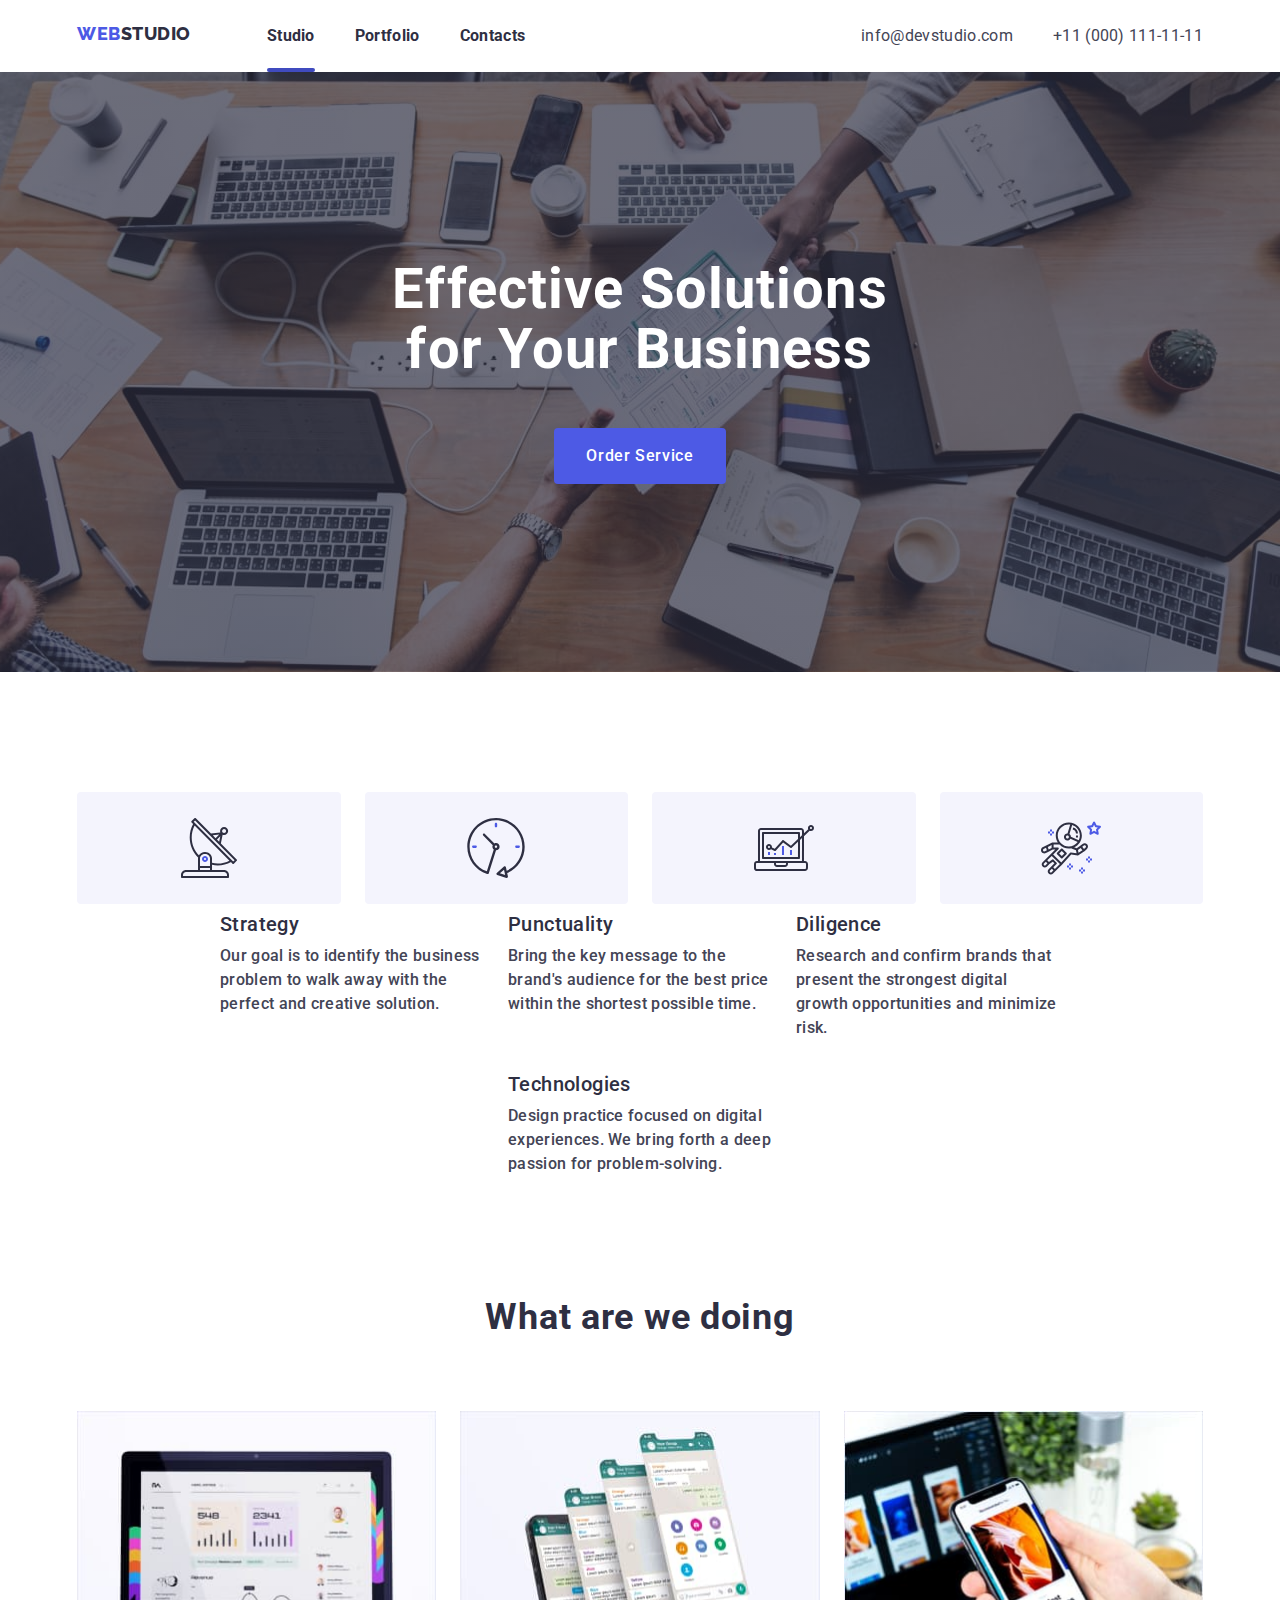
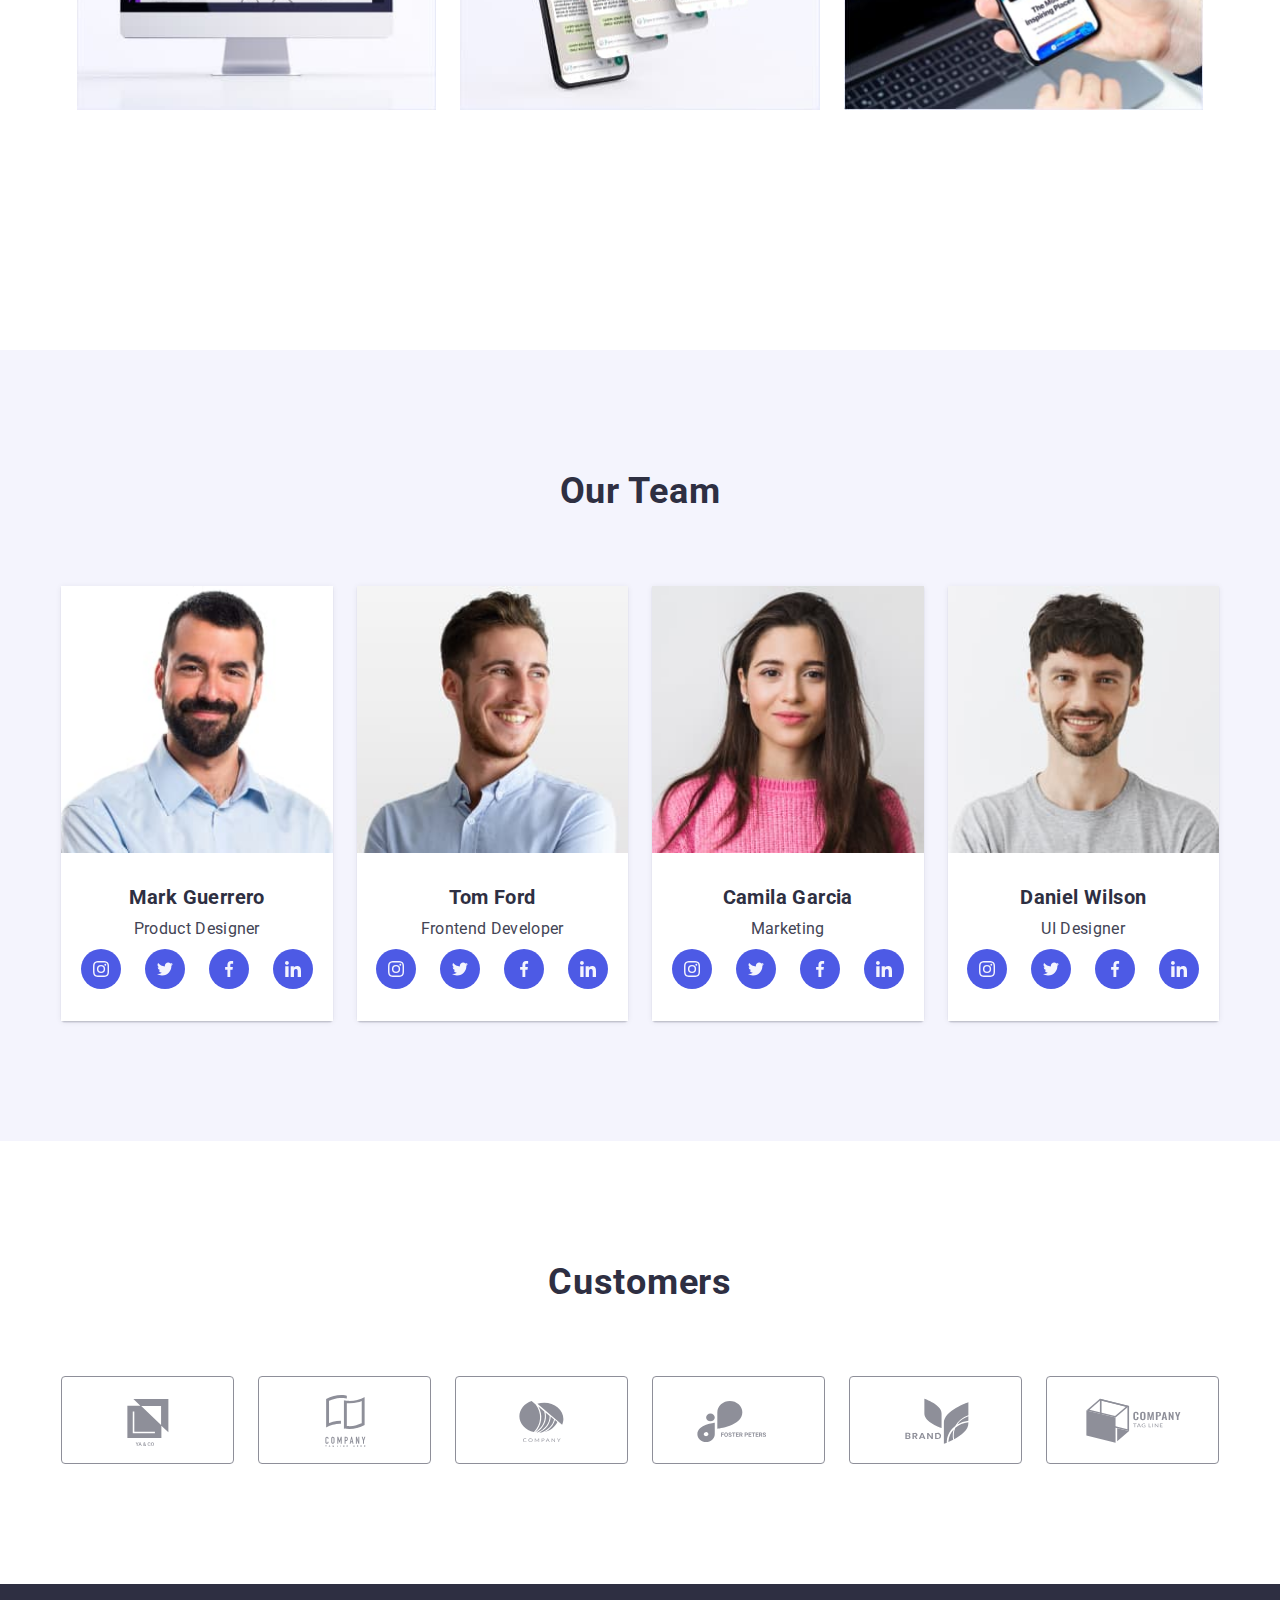
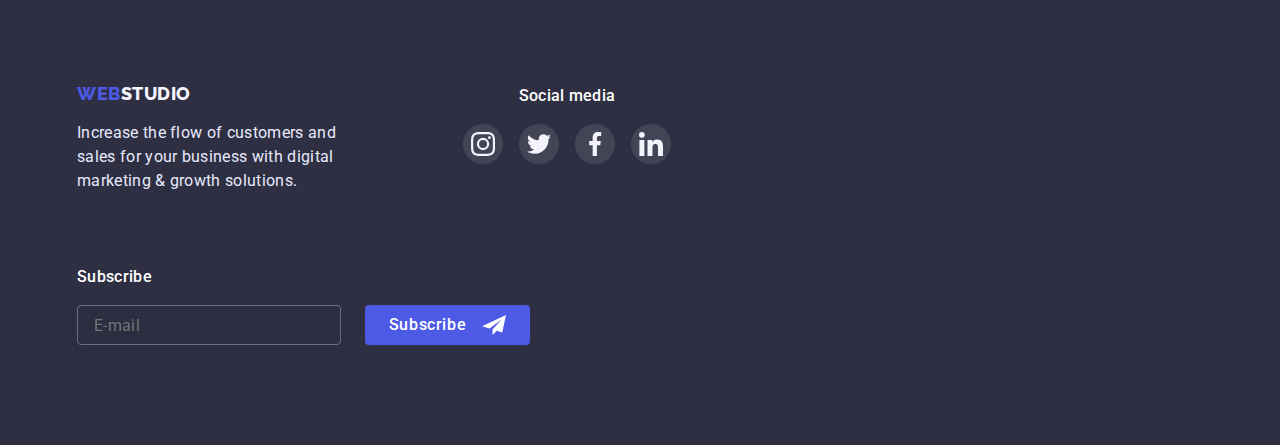
==== commit 7bd6f4fb: "error correction" ====
--- a/index.html
+++ b/index.html
@@ -44,11 +44,13 @@
       </button>
     </div>
     <div class="mob-menu is-hidden" data-menu>
-      <button type="button" class="menu-close" data-menu-close>
-        <svg class="menu-close-icon" width="8" height="8">
-          <use href="./img/icons.svg#icon-closed"></use>
-        </svg>
-      </button>
+      <div class="mob-menu-wrap">
+        <div>
+        <button type="button" class="menu-close" data-menu-close>
+          <svg class="menu-close-icon" width="8" height="8">
+            <use href="./img/icons.svg#icon-closed"></use>
+          </svg>
+        </button>
       <nav>
       <ul class="mob-menu-list">
         <li class="mob-menu-item">
@@ -62,6 +64,8 @@
         </li>
       </ul>
     </nav>
+       </div>
+    <div>
       <ul class="mob-contact-list">
         <li class="mob-item-phone">
           <a class="mob-link-phone" href="tel:+110001111111">+11 (000) 111-11-11</a>
@@ -100,6 +104,8 @@
           </a>
         </li>
       </ul>
+    </div>
+    </div>
   </div>
   </header>
 <main>
@@ -168,13 +174,13 @@
       <h2 class="secondary-title">What are we doing</h2>
       <ul class="working-list">
         <li class="working-item">
-          <img src="./img/work/pc.jpg" alt="pc" width="350">
+          <img srcset="./img/work/pc.jpg 1x, ./img/work/pc2x.jpg 2x" src="./img/work/pc.jpg" alt="pc" width="350">
         </li>
         <li class="working-item">
-          <img src="./img/work/phone.jpg" alt="phone" width="350">
+          <img srcset="./img/work/phone.jpg 1x, ./img/work/phone2x.jpg 2x" src="./img/work/phone.jpg" alt="phone" width="350">
         </li>
         <li class="working-item">
-          <img src="./img/work/notebook.jpg" alt="notebook" width="350">
+          <img srcset="./img/work/notebook.jpg 1x, ./img/work/notebook2x.jpg 2x" src="./img/work/notebook.jpg" alt="notebook" width="350">
         </li>
       </ul>
     </div>
@@ -184,7 +190,11 @@
       <h2 class="secondary-title team-title">Our Team</h2>
       <ul class="team-list">
         <li class="people-item">
-          <img src="./img/team/markguerrero.jpg" alt="a respectable man with a beard" width="258">
+          <img
+          srcset="./img/team/markguerrero.jpg 1x,./img/team/markguerrero2x.jpg 2x"
+          src="./img/team/markguerrero.jpg"
+          alt="a respectable man with a beard"
+          width="264">
           <div class="people-discription">
             <h3 class="people-title">Mark Guerrero</h3>
             <p class="people-text">Product Designer</p>
@@ -221,7 +231,11 @@
           </div>
         </li>
         <li class="people-item">
-          <img src="./img/team/tomford.jpg" alt="charismatic smiling dark-haired man" width="258">
+          <img
+          srcset="./img/team/tomford.jpg 1x, ./img/team/tomford2x.jpg 2x"
+          src="./img/team/tomford.jpg"
+          alt="charismatic smiling dark-haired man"
+          width="264">
           <div class="people-discription">
             <h3 class="people-title">Tom Ford</h3>
             <p class="people-text">Frontend Developer</p>
@@ -258,7 +272,11 @@
           </div>
         </li>
         <li class="people-item">
-          <img src="./img/team/camilagarcia.jpg" alt="young brunette in a pink dress" width="258">
+          <img
+          srcset="./img/team/camilagarcia.jpg 1x. ./img/team/camilagarcia2x.jpg 2x"
+          src="./img/team/camilagarcia.jpg"
+          alt="young brunette in a pink dress"
+          width="264">
           <div class="people-discription">
             <h3 class="people-title">Camila Garcia</h3>
             <p class="people-text">Marketing</p>
@@ -295,7 +313,11 @@
           </div>
         </li>
         <li class="people-item">
-          <img src="./img/team/danielwilson.jpg" alt="yong frendly man" width="258">
+          <img
+          srcset="./img/team/danielwilson.jpg 1x,./img/team/danielwilson2x.jpg 2x"
+          src="./img/team/danielwilson.jpg"
+          alt="yong frendly man"
+          width="264">
           <div class="people-discription">
             <h3 class="people-title">Daniel Wilson</h3>
             <p class="people-text">UI Designer</p>
--- a/styles.css/styles.css
+++ b/styles.css/styles.css
@@ -53,8 +53,8 @@
   letter-spacing: 0.03em;
   color: #4d5ae5;
   text-decoration: none;
-  padding-top: 24px;
-  padding-bottom: 24px;
+  padding-top: 28px;
+  padding-bottom: 22px;
 	text-transform: uppercase;
   margin-right: 123px;
 }
@@ -92,8 +92,8 @@
   text-decoration: none;
   color: #2e2f42;
   display: block;
-  padding-top: 24px;
-  padding-bottom: 24px;
+  padding-top: 28px;
+  padding-bottom: 22px;
 	transition: color var(--smoothness);
 }
 
@@ -135,6 +135,10 @@
 .header-contact {
   list-style: none;
   font-weight: 400;
+  font-size: 12px;
+  line-height: 1.33;
+  letter-spacing: 0.04em;
+  font-weight: 400;
   line-height: 1.5;
   letter-spacing: 0.02em;
   display: flex;
@@ -186,6 +190,7 @@
   height: 100%;
   padding: 40px;
   background-color: #ffffff;
+  overflow: scroll;
 }
 
 .mob-menu.is-hidden{
@@ -212,6 +217,13 @@
   transform: translate(-50%, -50%);
 }
 
+.mob-menu-wrap{
+  height: 100%;
+  display: flex;
+  flex-direction: column;
+  justify-content: space-between;
+}
+
 .mob-menu-list {
   font-family: inherit;
   font-weight: 700;
@@ -238,7 +250,6 @@
 
 .mob-contact-list{
   list-style: none;
-  margin-top: 284px;
 }
 
 .mob-item-phone{
@@ -271,18 +282,15 @@
   list-style: none;
   display: flex;
   align-items: center;
-  gap: 64px;
+  gap: 20px;
   margin-top: 48px;
 }
-.menu-soc-item {
+
+.menu-soc-link {
   width: 40px;
   height: 40px;
   border-radius: 50px;
   background: #4D5AE5;
-}
-.menu-soc-link {
-  width: 100%;
-  height: 100%;
   display: flex;
   align-items: center;
   justify-content: center;
@@ -901,6 +909,7 @@
 	height: 100%;
 	background-color: rgba(46, 47, 66, 0.4);
 	transition: opacity 250ms, visibility 250ms ;
+  overflow: auto;
 }
 
 .backdrop.is-hidden{
@@ -911,11 +920,12 @@
 
 .modal{
 	position: absolute;
-	top: 50%;
+	top: 50px;
 	left: 50%;
-	transform: translate(-50%, -50%);
-	width: 408px;
-	height: 576px;
+	transform: translate(-50%);
+	max-width: 408px;
+  width: 100%;
+	min-height: 576px;
 	background-color: #FCFCFC;
 	border-radius: 4px;
 	padding: 24px;
--- a/styles.css/desktop.css
+++ b/styles.css/desktop.css
@@ -1,6 +1,6 @@
 @media screen and (min-width: 1200px){
 .container{
-	width: 1200px;
+	width: 1158px;
 	padding-left: 16px;
 	padding-right: 16px;
 }
@@ -9,11 +9,20 @@
 
 .logo{
 	margin-right: 76px;
+	padding-top: 24px;
+	padding-bottom: 24px;
+}
+
+.menu-link{
+	padding-top: 24px;
+	padding-bottom: 24px;
 }
 
 .header-contact{
 	display: flex;
 	gap: 40px;
+	font-size: 16px;
+	line-height: 1.5;
 }
 
 .header-phone{
